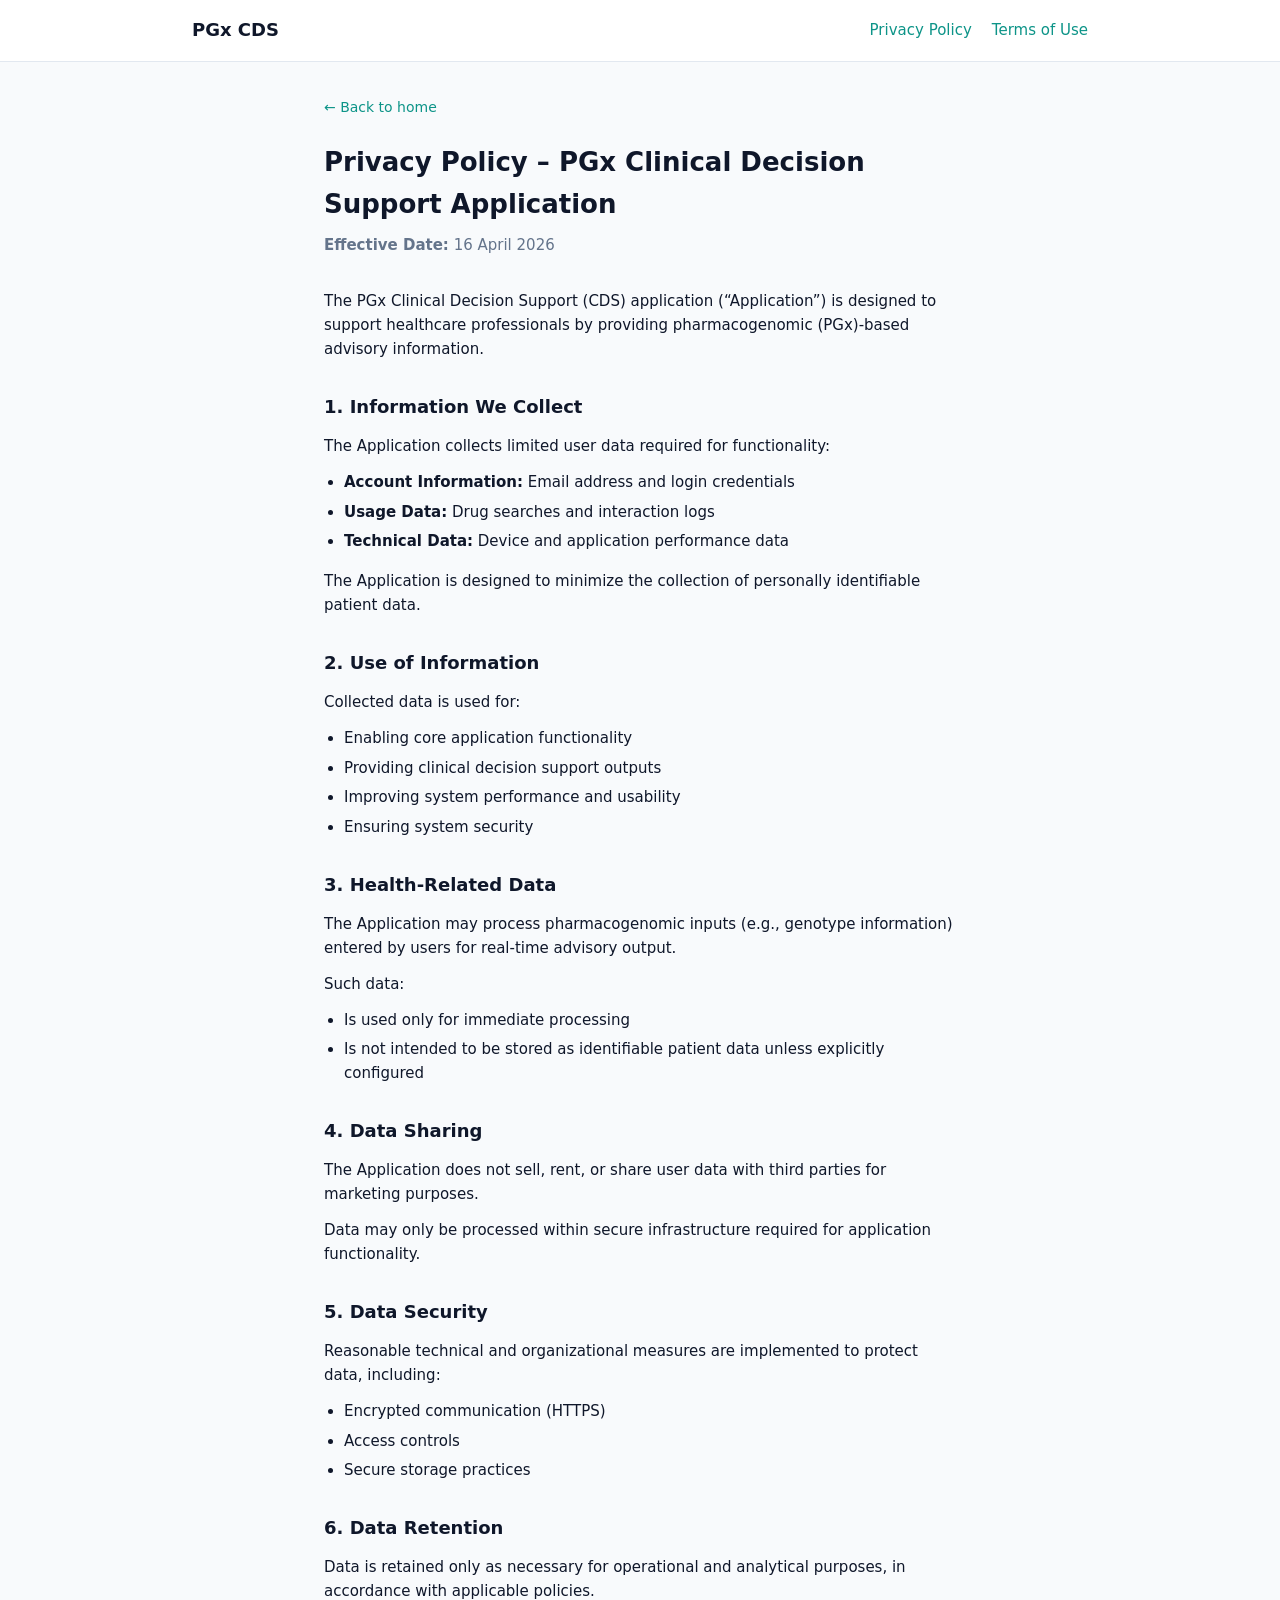
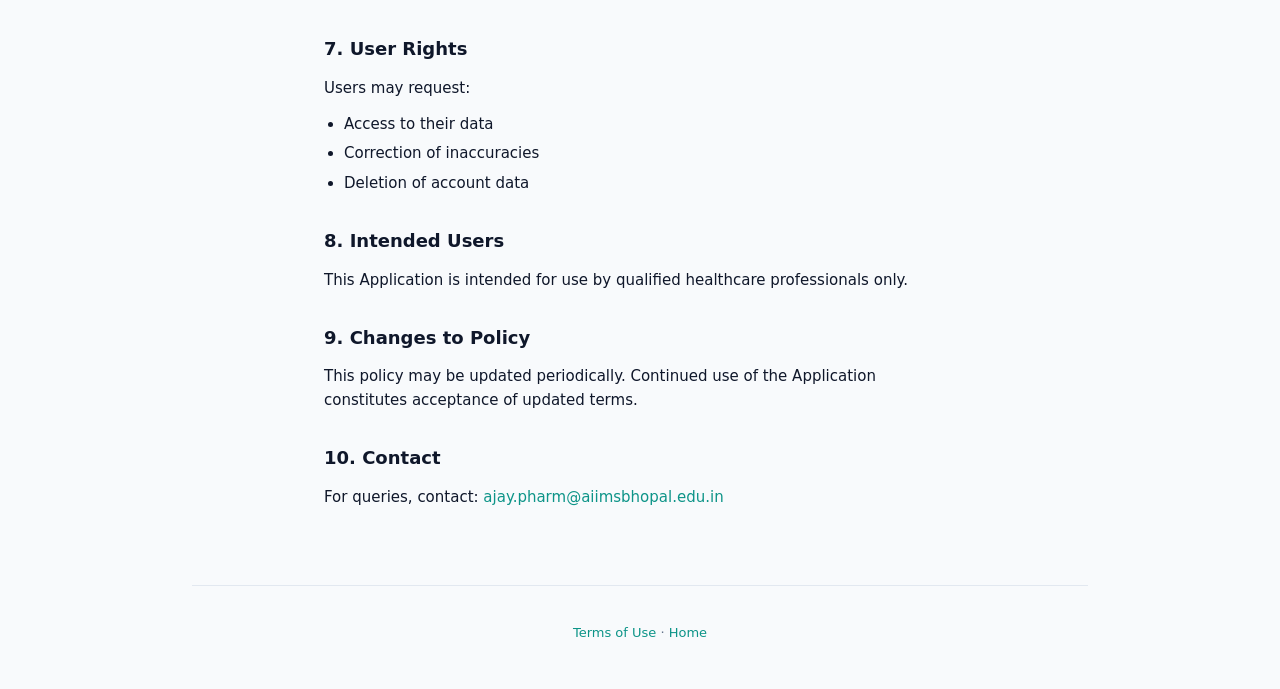
==== privacy.html @ 5bcc1516 "Initial PGx CDS legal and landing site" ====
<!DOCTYPE html>
<html lang="en">
  <head>
    <meta charset="utf-8" />
    <meta name="viewport" content="width=device-width, initial-scale=1" />
    <title>Privacy Policy – PGx CDS</title>
    <meta name="robots" content="index,follow" />
    <link rel="stylesheet" href="/styles.css" />
  </head>
  <body>
    <header>
      <div class="header-inner">
        <a class="brand" href="/">PGx CDS</a>
        <nav aria-label="Legal">
          <a href="/privacy" aria-current="page">Privacy Policy</a>
          <a href="/terms">Terms of Use</a>
        </nav>
      </div>
    </header>
    <main class="doc">
      <a class="back" href="/">← Back to home</a>
      <h1>Privacy Policy – PGx Clinical Decision Support Application</h1>
      <p class="effective"><strong>Effective Date:</strong> 16 April 2026</p>

      <p>
        The PGx Clinical Decision Support (CDS) application (“Application”) is
        designed to support healthcare professionals by providing
        pharmacogenomic (PGx)-based advisory information.
      </p>

      <h2>1. Information We Collect</h2>
      <p>The Application collects limited user data required for functionality:</p>
      <ul>
        <li>
          <strong>Account Information:</strong> Email address and login
          credentials
        </li>
        <li><strong>Usage Data:</strong> Drug searches and interaction logs</li>
        <li>
          <strong>Technical Data:</strong> Device and application performance
          data
        </li>
      </ul>
      <p>
        The Application is designed to minimize the collection of personally
        identifiable patient data.
      </p>

      <h2>2. Use of Information</h2>
      <p>Collected data is used for:</p>
      <ul>
        <li>Enabling core application functionality</li>
        <li>Providing clinical decision support outputs</li>
        <li>Improving system performance and usability</li>
        <li>Ensuring system security</li>
      </ul>

      <h2>3. Health-Related Data</h2>
      <p>
        The Application may process pharmacogenomic inputs (e.g., genotype
        information) entered by users for real-time advisory output.
      </p>
      <p>Such data:</p>
      <ul>
        <li>Is used only for immediate processing</li>
        <li>
          Is not intended to be stored as identifiable patient data unless
          explicitly configured
        </li>
      </ul>

      <h2>4. Data Sharing</h2>
      <p>
        The Application does not sell, rent, or share user data with third
        parties for marketing purposes.
      </p>
      <p>
        Data may only be processed within secure infrastructure required for
        application functionality.
      </p>

      <h2>5. Data Security</h2>
      <p>
        Reasonable technical and organizational measures are implemented to
        protect data, including:
      </p>
      <ul>
        <li>Encrypted communication (HTTPS)</li>
        <li>Access controls</li>
        <li>Secure storage practices</li>
      </ul>

      <h2>6. Data Retention</h2>
      <p>
        Data is retained only as necessary for operational and analytical
        purposes, in accordance with applicable policies.
      </p>

      <h2>7. User Rights</h2>
      <p>Users may request:</p>
      <ul>
        <li>Access to their data</li>
        <li>Correction of inaccuracies</li>
        <li>Deletion of account data</li>
      </ul>

      <h2>8. Intended Users</h2>
      <p>
        This Application is intended for use by qualified healthcare
        professionals only.
      </p>

      <h2>9. Changes to Policy</h2>
      <p>
        This policy may be updated periodically. Continued use of the
        Application constitutes acceptance of updated terms.
      </p>

      <h2>10. Contact</h2>
      <p>
        For queries, contact:
        <a href="mailto:ajay.pharm@aiimsbhopal.edu.in"
          >ajay.pharm@aiimsbhopal.edu.in</a
        >
      </p>
    </main>
    <footer>
      <p><a href="/terms">Terms of Use</a> · <a href="/">Home</a></p>
    </footer>
  </body>
</html>
---- styles.css ----
:root {
  --bg: #f8fafc;
  --surface: #ffffff;
  --text: #0f172a;
  --muted: #64748b;
  --accent: #0d9488;
  --accent-hover: #0f766e;
  --border: #e2e8f0;
  --max: 42rem;
}

*,
*::before,
*::after {
  box-sizing: border-box;
}

html {
  font-size: 100%;
  -webkit-text-size-adjust: 100%;
}

body {
  margin: 0;
  font-family: "Segoe UI", system-ui, -apple-system, sans-serif;
  line-height: 1.6;
  color: var(--text);
  background: var(--bg);
}

a {
  color: var(--accent);
  text-decoration: none;
}

a:hover {
  color: var(--accent-hover);
  text-decoration: underline;
}

header {
  background: var(--surface);
  border-bottom: 1px solid var(--border);
  padding: 1rem 1.25rem;
}

.header-inner {
  max-width: 56rem;
  margin: 0 auto;
  display: flex;
  flex-wrap: wrap;
  align-items: center;
  justify-content: space-between;
  gap: 1rem;
}

.brand {
  font-weight: 700;
  font-size: 1.125rem;
  color: var(--text);
  text-decoration: none;
}

.brand:hover {
  text-decoration: none;
  color: var(--accent);
}

nav {
  display: flex;
  flex-wrap: wrap;
  gap: 1.25rem;
}

nav a {
  font-size: 0.9375rem;
  font-weight: 500;
}

main {
  max-width: var(--max);
  margin: 0 auto;
  padding: 2rem 1.25rem 4rem;
}

.hero {
  text-align: center;
  padding: 2.5rem 0 2rem;
}

.hero h1 {
  margin: 0 0 0.75rem;
  font-size: clamp(1.5rem, 4vw, 1.875rem);
  font-weight: 700;
  line-height: 1.25;
}

.hero p {
  margin: 0 auto;
  max-width: 36ch;
  color: var(--muted);
  font-size: 1.0625rem;
}

.actions {
  display: flex;
  flex-wrap: wrap;
  gap: 0.75rem;
  justify-content: center;
  margin-top: 1.75rem;
}

.btn {
  display: inline-flex;
  align-items: center;
  justify-content: center;
  padding: 0.65rem 1.25rem;
  font-size: 0.9375rem;
  font-weight: 600;
  border-radius: 0.5rem;
  border: none;
  cursor: pointer;
  text-decoration: none;
}

.btn:hover {
  text-decoration: none;
}

.btn-primary {
  background: var(--accent);
  color: #fff;
}

.btn-primary:hover {
  background: var(--accent-hover);
  color: #fff;
}

.btn-secondary {
  background: var(--surface);
  color: var(--text);
  border: 1px solid var(--border);
}

.btn-secondary:hover {
  background: var(--bg);
  color: var(--text);
}

.note {
  margin-top: 2rem;
  padding: 1rem 1.25rem;
  background: var(--surface);
  border: 1px solid var(--border);
  border-radius: 0.5rem;
  font-size: 0.875rem;
  color: var(--muted);
}

.doc h1 {
  margin: 0 0 0.5rem;
  font-size: 1.625rem;
}

.doc .effective {
  margin: 0 0 2rem;
  font-size: 0.9375rem;
  color: var(--muted);
}

.doc h2 {
  margin: 2rem 0 0.75rem;
  font-size: 1.125rem;
  font-weight: 600;
}

.doc p,
.doc li {
  margin: 0 0 0.75rem;
  font-size: 0.9375rem;
}

.doc ul {
  margin: 0 0 1rem;
  padding-left: 1.25rem;
}

.doc ul li {
  margin-bottom: 0.35rem;
}

.back {
  display: inline-block;
  margin-bottom: 1.5rem;
  font-size: 0.875rem;
  font-weight: 500;
}

footer {
  max-width: 56rem;
  margin: 0 auto;
  padding: 1.5rem 1.25rem 2rem;
  border-top: 1px solid var(--border);
  font-size: 0.8125rem;
  color: var(--muted);
  text-align: center;
}
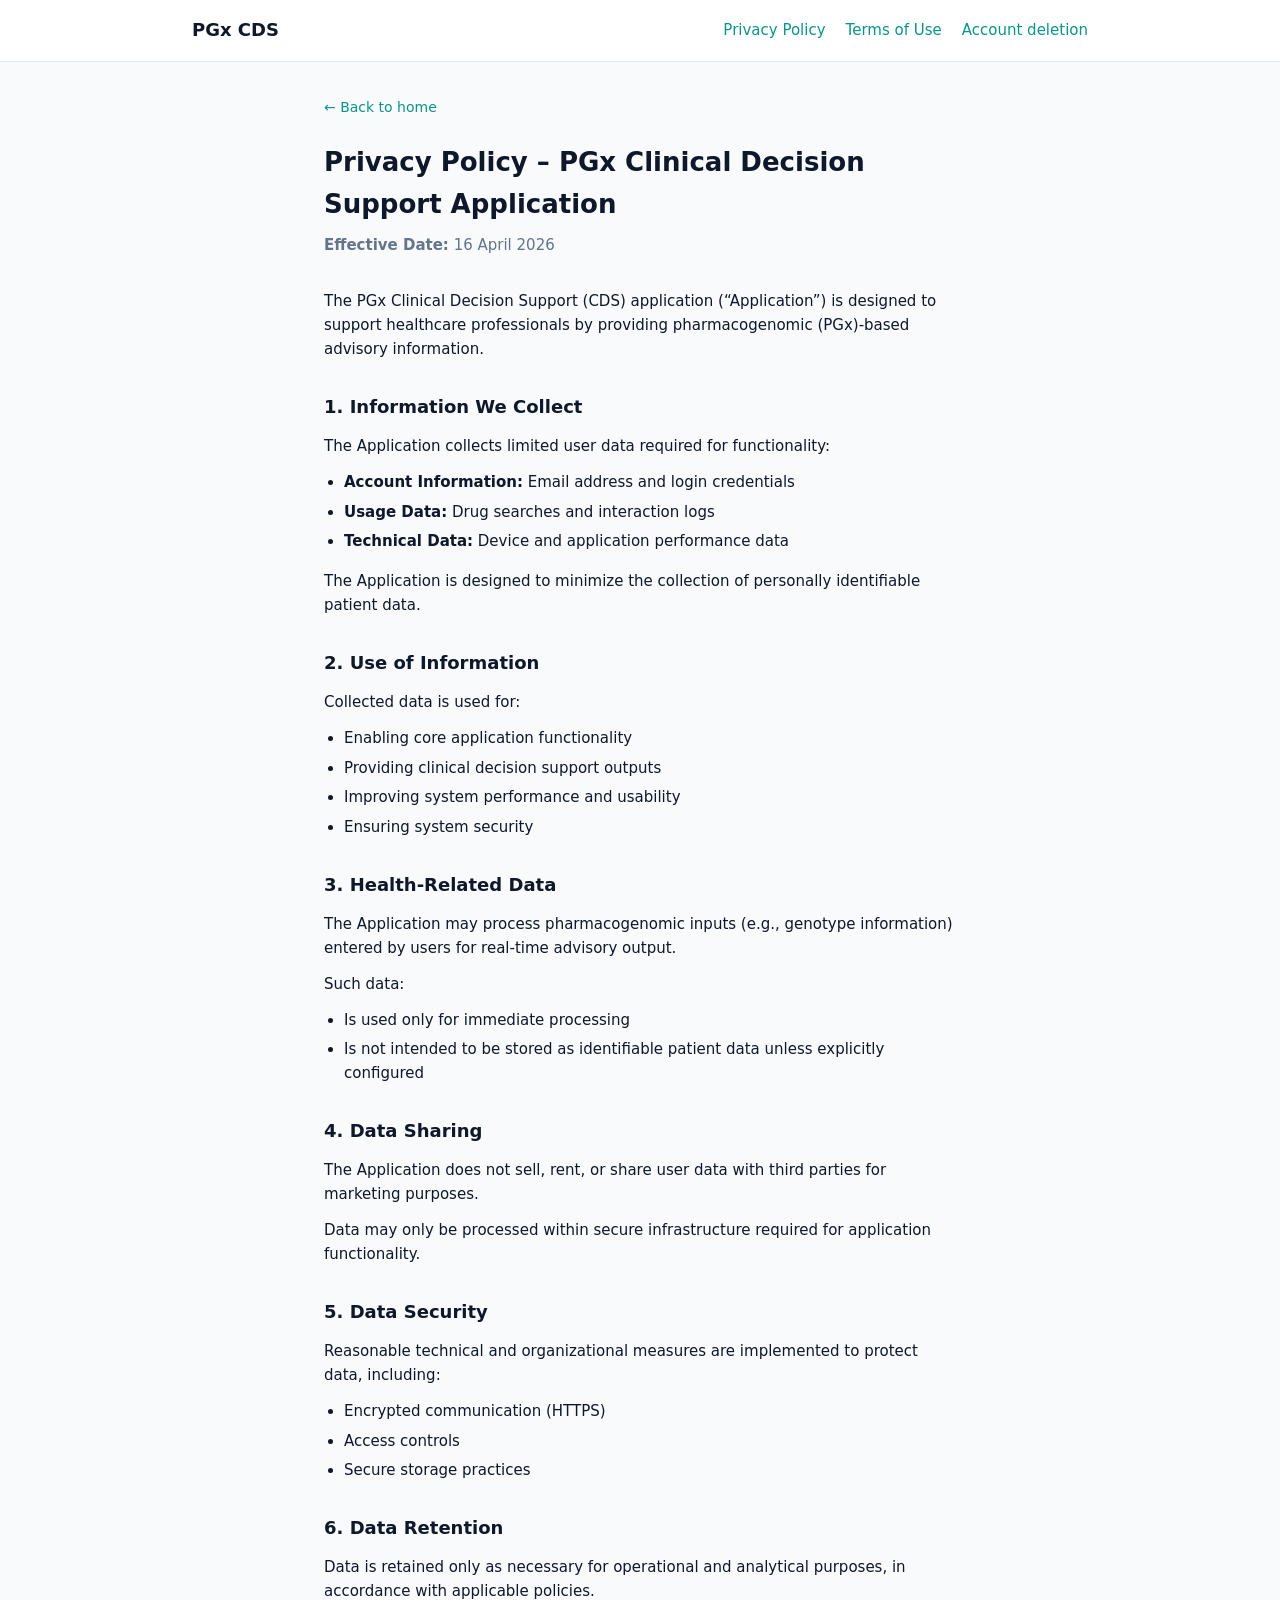
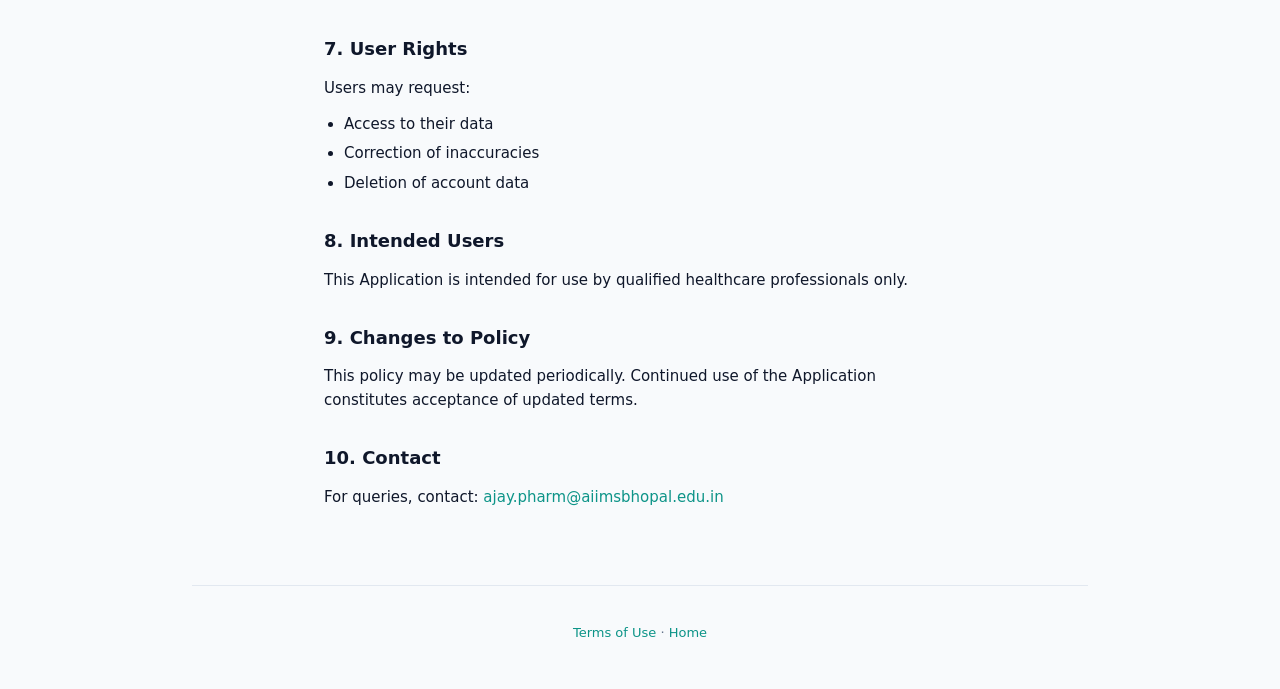
==== commit a7cb67fd: "added account deletion" ====
--- a/privacy.html
+++ b/privacy.html
@@ -14,6 +14,7 @@
         <nav aria-label="Legal">
           <a href="/privacy" aria-current="page">Privacy Policy</a>
           <a href="/terms">Terms of Use</a>
+          <a href="/account-deletion">Account deletion</a>
         </nav>
       </div>
     </header>
